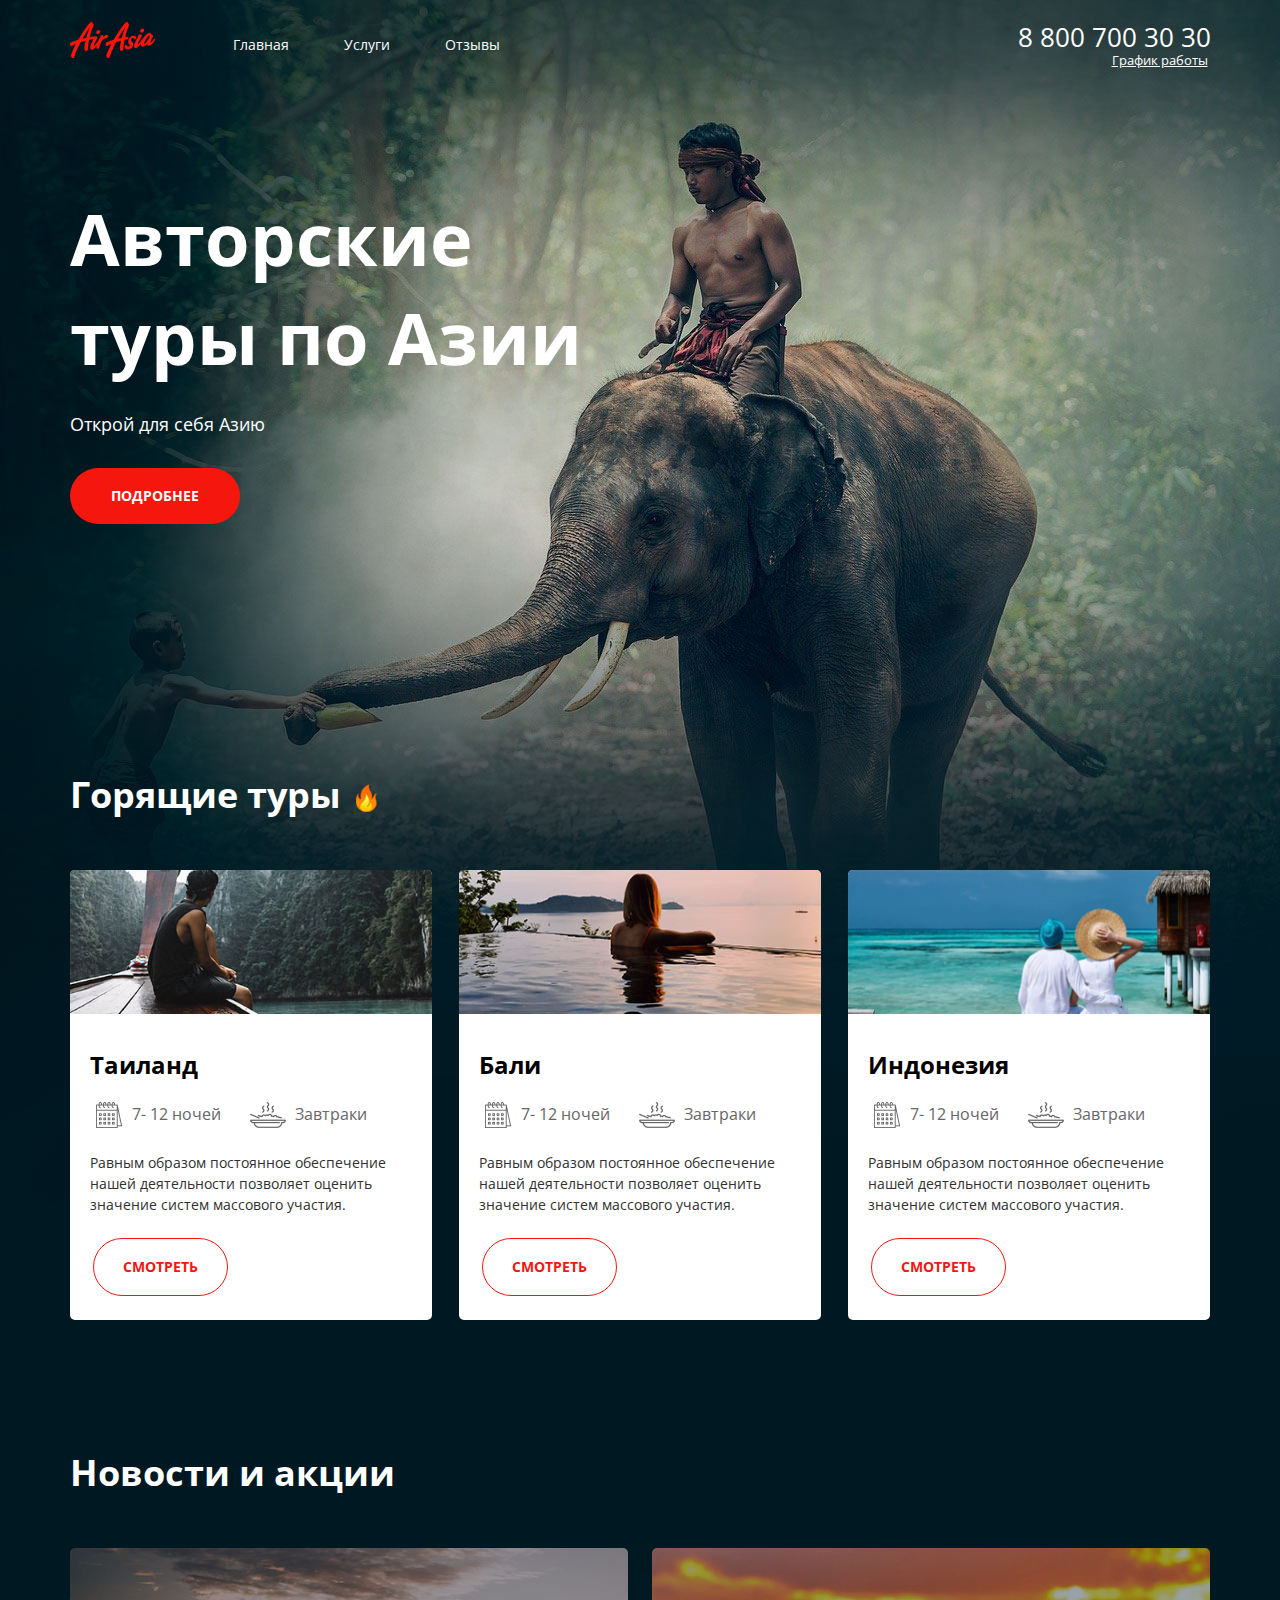
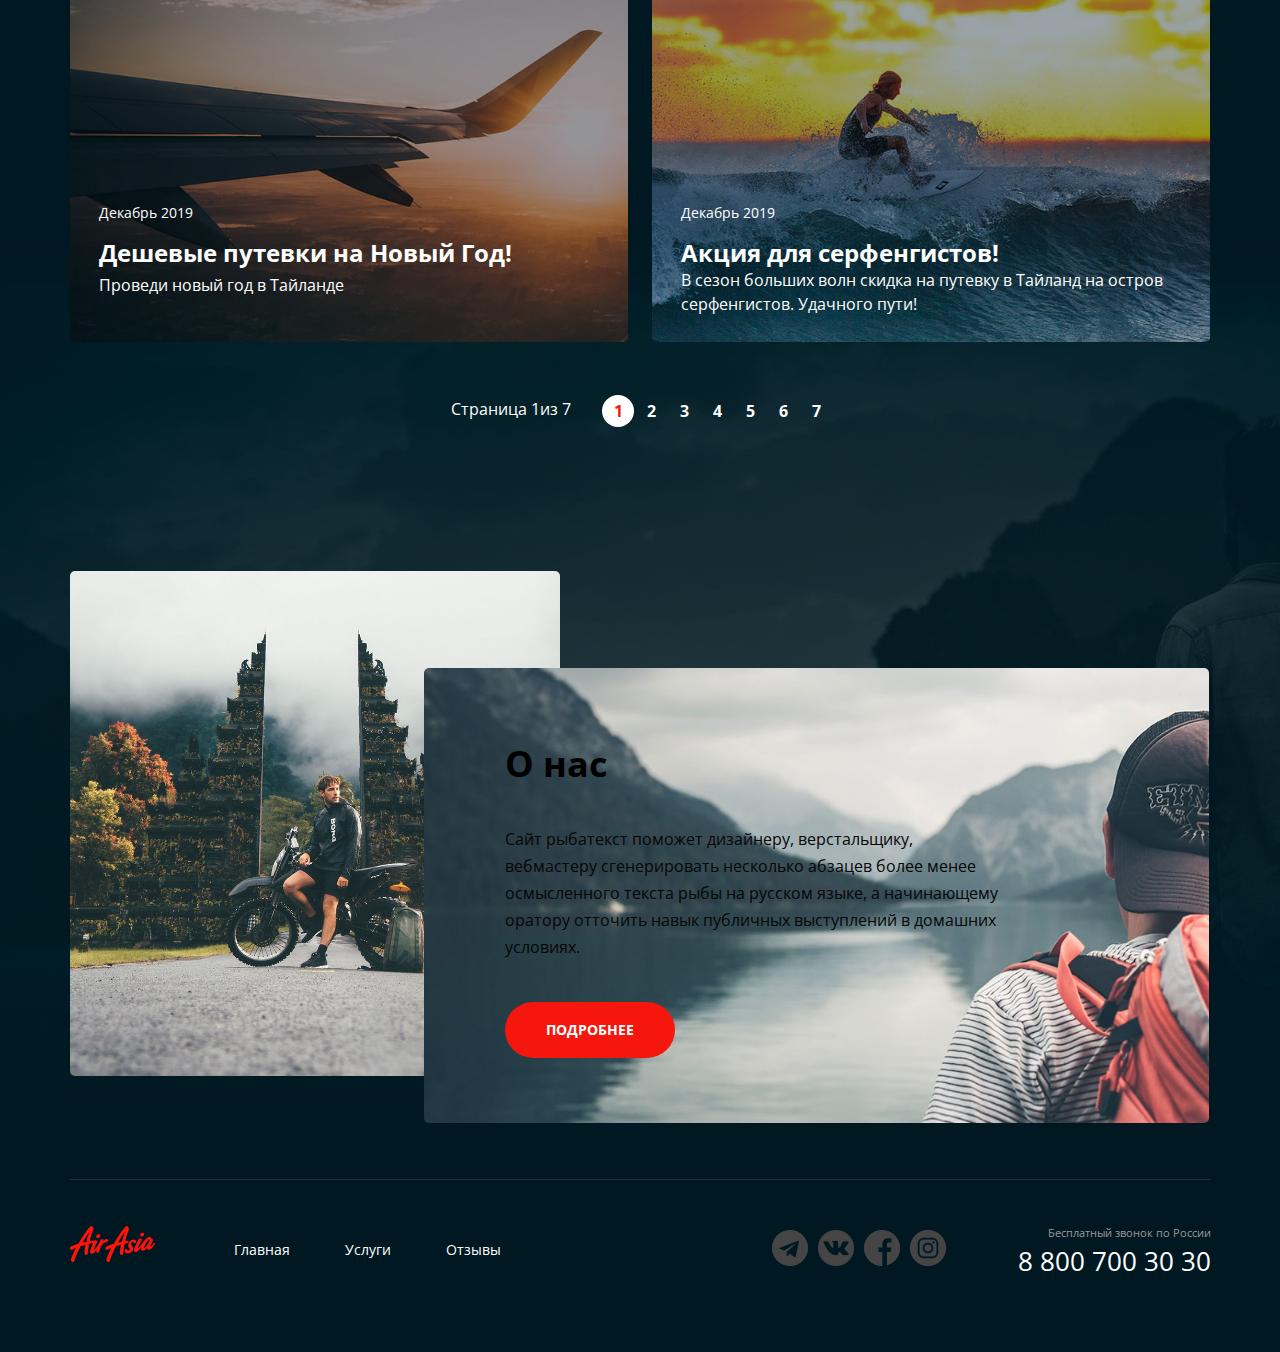
==== project/index.html @ e86bd608 "week_two" ====
<!DOCTYPE html>
<html lang="ru">

<head>
  <meta charset="UTF-8">
  <title>air-asia</title>
  <link rel="preconnect" href="https://fonts.gstatic.com">
  <link href="https://fonts.googleapis.com/css2?family=Open+Sans:wght@400;700&display=swap" rel="stylesheet">
  <link rel="stylesheet" href="main.css">
</head>

<body>
  <div class="wrapper main-page-wrapper">
    <section class="hero">
      <div class="container">
        <header class="header">
          <a href="/" class="logo">
            <img src="./img/icons/logo.png" alt="Air Asia logo" class="logo__img">
          </a>
          <nav class="menu">
            <ul class="menu__list">
              <li class="menu__item">
                <a href="#" class="menu__link">Главная</a>
              </li>
              <li class="menu__item">
                <a href="#" class="menu__link">Услуги</a>
              </li>
              <li class="menu__item">
                <a href="#" class="menu__link">Отзывы</a>
              </li>
            </ul>
          </nav>
          <adress class="contacts">
            <a href="tel:+78007003030" class="contacts__phone">8 800 700 30 30</a>
            <div class="contacts__dropdown-title">График работы</div>
          </adress>
        </header>
        <div class="hero__content">
          <div class="hero__text-section">
            <div class="hero__title">Авторские туры по Азии</div>
            <div class="hero__subtitle">Открой для себя Азию</div>
            <a href="#" class="button button">Подробнее</a>
          </div>
        </div>
      </div>
    </section>
    <section class="features">
      <div class="container">
        <div class="section__title">
          <div class="section__title-text"> Горящие туры</div>
          <img src="./img/icons/flame.png" alt="fire" class="features__title-pic">
        </div>
        <ul class="features__list">
          <li class="features__item">
            <div class="features__header">
              <img src="./img/content/river.jpg" alt="features icon" class="features__img-icon">
            </div>
            <div class="features__content">
              <div class="features__subtitle">
                Таиланд
              </div>
              <div class="features__desc">
                <div class="features__desc-block">
                  <img src="./img/content/calendar.png" alt="calendar" class="block__calendar">
                  <div class="block__text__days">7- 12 ночей</div>
                </div>
                <div class="features__desc-block">
                  <img src="./img/content/meal.png" alt="dish" class="block__meal">
                  <div class="block__text__feeding">Завтраки</div>
                </div>
              </div>

              <div class="features__text">
                Равным образом постоянное обеспечение
                нашей деятельности позволяет оценить
                значение систем массового участия.
              </div>
              <a href="#" class="button button_type_border">смотреть</a>
            </div>
          </li>
          <li class="features__item">
            <div class="features__header">
              <img src="./img/content/pool.jpg" alt="features icon" class="features__img-icon">
            </div>
            <div class="features__content">
              <div class="features__subtitle">
                Бали
              </div>
              <div class="features__desc">
                <div class="features__desc-block">
                  <img src="./img/content/calendar.png" alt="calendar" class="block__calendar">
                  <div class="block__text__days">7- 12 ночей</div>
                </div>
                <div class="features__desc-block">
                  <img src="./img/content/meal.png" alt="dish" class="block__meal">
                  <div class="block__text__feeding">Завтраки</div>
                </div>
              </div>

              <div class="features__text">
                Равным образом постоянное обеспечение
                нашей деятельности позволяет оценить
                значение систем массового участия.
              </div>
              <a href="#" class="button button_type_border">смотреть</a>
            </div>
          </li>
          <li class="features__item">
            <div class="features__header">
              <img src="./img/content/ocean.jpg" alt="features icon" class="features__img-icon">
            </div>
            <div class="features__content">
              <div class="features__subtitle">
                Индонезия
              </div>
              <div class="features__desc">
                <div class="features__desc-block">
                  <img src="./img/content/calendar.png" alt="calendar" class="block__calendar">
                  <div class="block__text__days">7- 12 ночей</div>
                </div>
                <div class="features__desc-block">
                  <img src="./img/content/meal.png" alt="dish" class="block__meal">
                  <div class="block__text__feeding">Завтраки</div>
                </div>
              </div>
              <div class="features__text">
                Равным образом постоянное обеспечение
                нашей деятельности позволяет оценить
                значение систем массового участия.
              </div>
              <a href="#" class="button button_type_border">смотреть</a>
            </div>
          </li>
        </ul>
      </div>
    </section>
    <section class="section-news">
      <div class="container">
        <div class="section__title">Новости и акции</div>
        <ul class="news">
          <li class="news__item">
            <img src="./img/content/plain.jpg" alt="Путевки на новый год" class="news__cover">
            <div class="news__text-content">
              <time class="news__date">
                <div class="wrapper__span">
                  <span class="news__date-month">Декабрь</span>
                  <span class="news__date-year">2019</span>
                </div>
              </time>
              <div class="news__title">Дешевые путевки на Новый Год!</div>
              <div class="news__desc">Проведи новый год в Тайланде </div>
            </div>
          </li>
          <li class="news__item">
            <img src="./img/content/surfer.jpg" alt="Акция для серфенгистов" class="news__cover">
            <div class="news__text-content">
              <time class="news__date">
                <div class="wrapper__span">
                  <span class="news__date-month">Декабрь</span>
                  <span class="news__date-year">2019</span>
                </div>
              </time>
              <div class="news__title">Акция для серфенгистов!</div>
              <div class="news__desc serfer">В сезон больших волн скидка на путевку в Тайланд на остров серфенгистов.
                Удачного пути!</div>
            </div>
          </li>
        </ul>
        <div class="pager">
          <div class="pager__display">
            <div class="display__wrapper">
              Страница <span class="pager__display-current">1</span>из <span class="pager__display-all">7</span>
            </div>
          </div>
          <ul class="pager__list">
            <li class="pager__item pager__item--active">
              <a href="#" class="pager__link">1</a>
            </li>
            <li class="pager__item">
              <a href="#" class="pager__link">2</a>
            </li>
            <li class="pager__item">
              <a href="#" class="pager__link">3</a>
            </li>
            <li class="pager__item">
              <a href="#" class="pager__link">4</a>
            </li>
            <li class="pager__item">
              <a href="#" class="pager__link">5</a>
            </li>
            <li class="pager__item">
              <a href="#" class="pager__link">6</a>
            </li>
            <li class="pager__item">
              <a href="#" class="pager__link">7</a>
            </li>
          </ul>
        </div>
      </div>
    </section>
    <section class="section-about">
      <div class="container">
        <div class="about">
          <div class="about__desc">
            <img src="./img/content/mountains.jpg" alt="Горы" class="about__cover">
            <div class="about__content">
              <h2 class="about__title">О нас</h2>
              <div class="about__desc-text">
                <p>Сайт рыбатекст поможет дизайнеру, верстальщику, вебмастеру
                  сгенерировать несколько абзацев более менее осмысленного текста рыбы на
                  русском языке, а начинающему оратору отточить навык публичных
                  выступлений в домашних условиях.</p>
              </div>
              <a href="#" class="button button">Подробнее</a>
            </div>
          </div>
        </div>
      </div>
    </section>
  </div>
  <footer class="footer__container">
    <div class="container">
      <div class="footer">
        <a href="/" class="logo">
          <img src="./img/icons/logo.png" alt="Air Asia logo" class="logo__img">
        </a>
        <nav class="menu">
          <ul class="menu__list">
            <li class="menu__item">
              <a href="#" class="menu__link">Главная</a>
            </li>
            <li class="menu__item">
              <a href="#" class="menu__link">Услуги</a>
            </li>
            <li class="menu__item">
              <a href="#" class="menu__link">Отзывы</a>
            </li>
          </ul>
        </nav>
        <ul class="socials">
          <li class="socials__item socials__item--icon--telegram">
            <a href="./img/icons/tg.png" class="socials__link"></a>
          </li>
          <li class="socials__item socials__item--icon--vk">
            <a href="./img/icons/vk.png" class="socials__link"></a>
          </li>
          <li class="socials__item socials__item--icon--fb">
            <a href="./img/icons/fb.png" class="socials__link"></a>
          </li>
          <li class="socials__item socials__item--icon--insta">
            <a href="./img/icons/insta.png" class="socials__link"></a>
          </li>
        </ul>
        <adress class="contacts">
          <div class="contacts__desc">Бесплатный звонок по России</div>
          <a href="tel:+78007003030" class="contacts__phone">8 800 700 30 30</a>
        </adress>
      </div>
    </div>
  </footer>

</body>

</html>
---- project/main.css ----
body {
  font-family: "Open Sans", Helvetica, sans-serif;
  color: #fff;
  font-size: 16px;
  line-height: 1.42;
  background: #001821;
  -webkit-font-smoothing: antialiased;
  -moz-osx-font-smoothing: grayscale;
  margin: 0;
}

.main-page-wrapper {
  background-image: url("./img/bg/elephant.jpg"), url("./img/bg/man.jpg");
  width: 100%;
  background-repeat: no-repeat;
  background-position: top, bottom;
  overflow: hidden;
}

a {
  color: inherit;
}

.container {
  margin: 0 auto;
  width: 100%;
  max-width: 1141px;
}

.header {
  min-height: 70px;
  position: relative;
  margin-bottom: 119px;
}

.logo {
  display: block;
  position: absolute;
  top: 22px;
}

.menu {
  font-size: 14px;
  position: absolute;
  top: 34px;
  left: 163px;
}

.menu__item {
  display: inline-block;
  vertical-align: middle;
  margin-right: 51px;
}

.menu__item:last-child {
  margin-right: 0px;
}

ul li {
  list-style: none;
}

.menu__link {
  font-size: 14px;
  color: #fff;
  height: 19px;
  text-decoration: none;
}

.menu__link:hover {
  color: #DA0100;
}

ul {
  padding: 0px;
  margin: 0px;
}

.contacts {
  text-align: right;
  font-style: normal;
  position: absolute;
  top: 19px;
  right: 0px;
}

.contacts__phone {
  display: block;
  text-decoration: none;
  font-size: 26px;
  margin-bottom: -5px;
}

.contacts__dropdown-title {
  font-size: 13px;
  text-decoration: underline;
  right: 3px;
  position: absolute;
  cursor: pointer;
}

.contacts__desc {
  font-size: 11px;
  color: #9A9A9A;
  line-height: 20px;
}

.hero {
  margin-bottom: 245px;
}

.hero__text-section {
  width: 520px;

}

.hero__title {
  font-size: 72px;
  font-weight: bold;
  line-height: 1.38;
  margin-bottom: 24px;
}

.hero__subtitle {
  font-size: 18px;
  margin-bottom: 30.5px;
}

h1,
h2,
h3,
h4,
h5,
h6 {
  margin: 0;
  font-weight: normal;
}

.button {
  font-size: 14px;
  background: #F5170E;
  border-radius: 35px;
  padding: 17px 40px;
  font-weight: bold;
  text-transform: uppercase;
  text-decoration: none;
  cursor: pointer;
  border: 1px solid transparent;
  display: inline-block;
}

.button:hover {
  background: #DA0100;
}

* {
  box-sizing: border-box;
}

.features {
  margin-bottom: 121px;
}

.section__title {
  margin-bottom: 50px;
  font-size: 36px;
  font-weight: bold;
}

.section__title-text {
  margin-right: 4px;
  display: inline-block;
  width: 273px;
}

.features__title-pic {
  display: inline-block;
  vertical-align: middle;
}

.features__item {
  min-height: 449px;
  background: #FFFFFF;
  border-radius: 5px;
  display: inline-block;
  margin-right: 23px;
  width: 362px;
  overflow: hidden;
}

.features__item:last-child {
  margin-right: 0px;
}

.features__header {
  height: 144px;
}

.features__img-icon {
  width: 100%;
  height: 100%;
  object-fit: cover;
}

.features__content {
  padding: 34px 20px 24px;
}

.features__subtitle {
  color: #000000;
  font-weight: bold;
  font-size: 24px;
  margin-bottom: 20px;
}

.features__desc {
  margin-bottom: 18px;
}

.features__desc-block {
  display: inline-block;
  margin-right: 24px;
  vertical-align: middle;
}

.features__desc-block:last-child {
  margin-right: 0px;
}

.block__calendar {
  display: inline-block;
  width: 26px;
  height: 26px;
  margin-left: 6px;
  margin-right: 6px;
}

.block__text__days {
  display: inline-block;
  color: #666666;
  line-height: 22px;
  width: 90px;
  height: 22px;
  vertical-align: middle;
  margin-top: -19px;
}

.block__meal {
  display: inline-block;
  width: 36px;
  height: 26px;
  margin-right: 5px;
}

.block__text__feeding {
  display: inline-block;
  color: #666666;
  line-height: 21px;
  width: 72px;
  height: 21px;
  vertical-align: middle;
  margin-top: -19px;
}

.features__text {
  font-size: 14px;
  line-height: 21px;
  margin-bottom: 23.5px;
  color: #303030;
}

.button_type_border {
  background: #fff;
  color: #F5170E;
  border: 1px solid #F5170E;
  padding: 18px 29px;
  margin-left: 3px;
}

.button_type_border:hover {
  color: #fff;
  background: F5170E;
}

.section-news {
  margin-bottom: 114px;
}

.news {
  margin-bottom: 53px;
}

.news__item {
  height: 394px;
  width: 558px;
  display: inline-block;
  vertical-align: top;
  position: relative;
  border-radius: 5px;
  margin-right: 20px;
  overflow: hidden;
}

.news__item:last-child {
  margin-right: 0px;
}

.news__cover {
  display: block;
  width: 100%;
  height: 100%;
  object-fit: cover;
  opacity: 60%;
}

.news__text-content {
  position: absolute;
  min-height: 140px;
  bottom: 0px;
  margin-bottom: 0px;
  padding: 0px 29px;
}

.wrapper__span {
  margin-bottom: 12px;
}

.news__date {
  font-size: 14px;
  margin-top: 0px;
  line-height: 21px;
}

.news__title {
  font-size: 24px;
  line-height: 36px;
  font-weight: bold;
  margin-bottom: 3px;
}

.news__desc {
  font-size: 16px;
}

.serfer {
  line-height: 24px;
  margin-top: -6px;
}

.pager {
  text-align: center;
  vertical-align: middle;
}


.display__wrapper,
.pager__list,
.pager__display {
  display: inline-block;
}

.display__wrapper {
  margin-right: 27px;
  font-size: 16px;
  line-height: 20px;
}

.pager__item {
  display: inline-block;
  vertical-align: middle;
  margin-right: -3px;
}


.pager__item--active .pager__link {
  color: #F5170E;
  background: #fff;
}


.pager__link {
  display: block;
  width: 32px;
  height: 32px;
  border-radius: 50%;
  text-decoration: none;
  font-weight: bold;
  line-height: 32px;
}

.about:before,
.about__desc {
  display: inline-block;
  vertical-align: top;
  border-radius: 5px;
}

.about:before {
  content: "";
  width: 490px;
  height: 505px;
  background: url("./img/content/gates.jpg") center center / cover no-repeat;
  margin-top: 30px;
}

.about__desc {
  height: 455px;
  width: 785px;
  position: relative;
  vertical-align: top;
  margin-left: -140px;
  margin-top: 127px;
}

.about__content {
  position: relative;
  padding: 70px 204px 66px 81px;
  color: #000000;
}

.about__desc-text {
  margin-bottom: 41px;
  line-height: 27px;
  color: #060606;

}

.about__desc-text p:last-child {
  margin-bottom: 0px;
}

.about__cover {
  display: block;
  position: absolute;
  top: 0px;
  left: 0;
  right: 0;
  bottom: 0;
  width: 100%;
  height: 100%;
  object-fit: cover;
  border-radius: 5px;
}

.about__title {
  font-weight: bold;
  font-size: 36px;
  margin-bottom: 37px;
}

p {
  margin-bottom: 0px;
  margin-top: 0px;
}

.about__content a {
  color: #fff;
  margin-bottom: 0px;
}

.footer {
  min-height: 173px;
  position: relative;
  vertical-align: middle;
  border-top: 1px solid rgba(255, 255, 255, 0.1);
  margin-top: 56px;
}

.socials {
  position: absolute;
  top: 50px;
  right: 265px;
}

.socials__item {
  display: inline-block;
  vertical-align: middle;
  margin-right: 6px;
}

.socials__item:last-child {
  margin-right: 0px;
}

.socials__link {
  display: block;
  text-decoration: none;
  width: 36px;
  height: 36px;
}

.socials__link:hover {
  filter: invert(0.5);
}

.socials__item--icon--telegram .socials__link {
  background-image: url("./img/icons/tg.png")
}

.socials__item--icon--vk .socials__link {
  background-image: url("./img/icons/vk.png")
}

.socials__item--icon--fb .socials__link {
  background-image: url("./img/icons/fb.png")
}

.socials__item--icon--insta .socials__link {
  background-image: url("./img/icons/insta.png")
}

.footer .logo {
  margin-top: 24px;
}

.footer .menu {
  margin-top: 25px;
  left: 164px;
}

.footer .contacts {
  top: 43px;
}
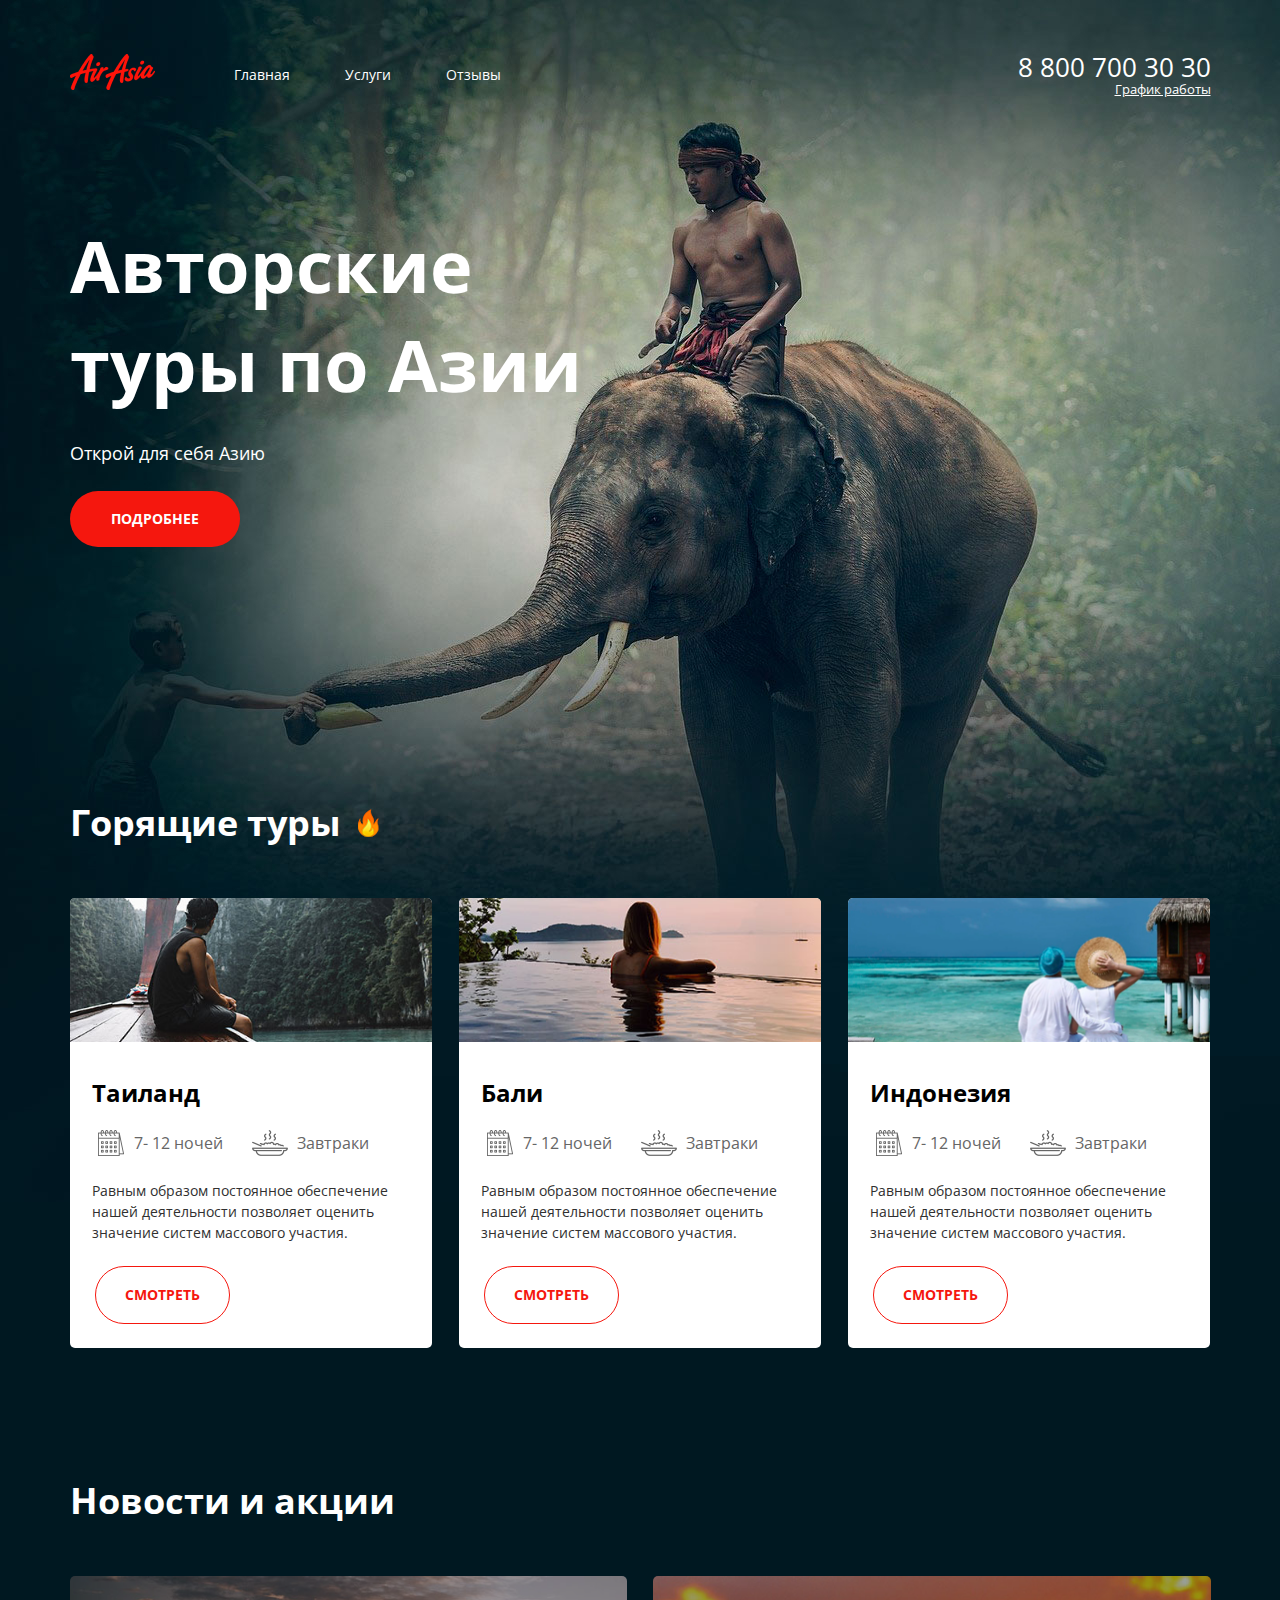
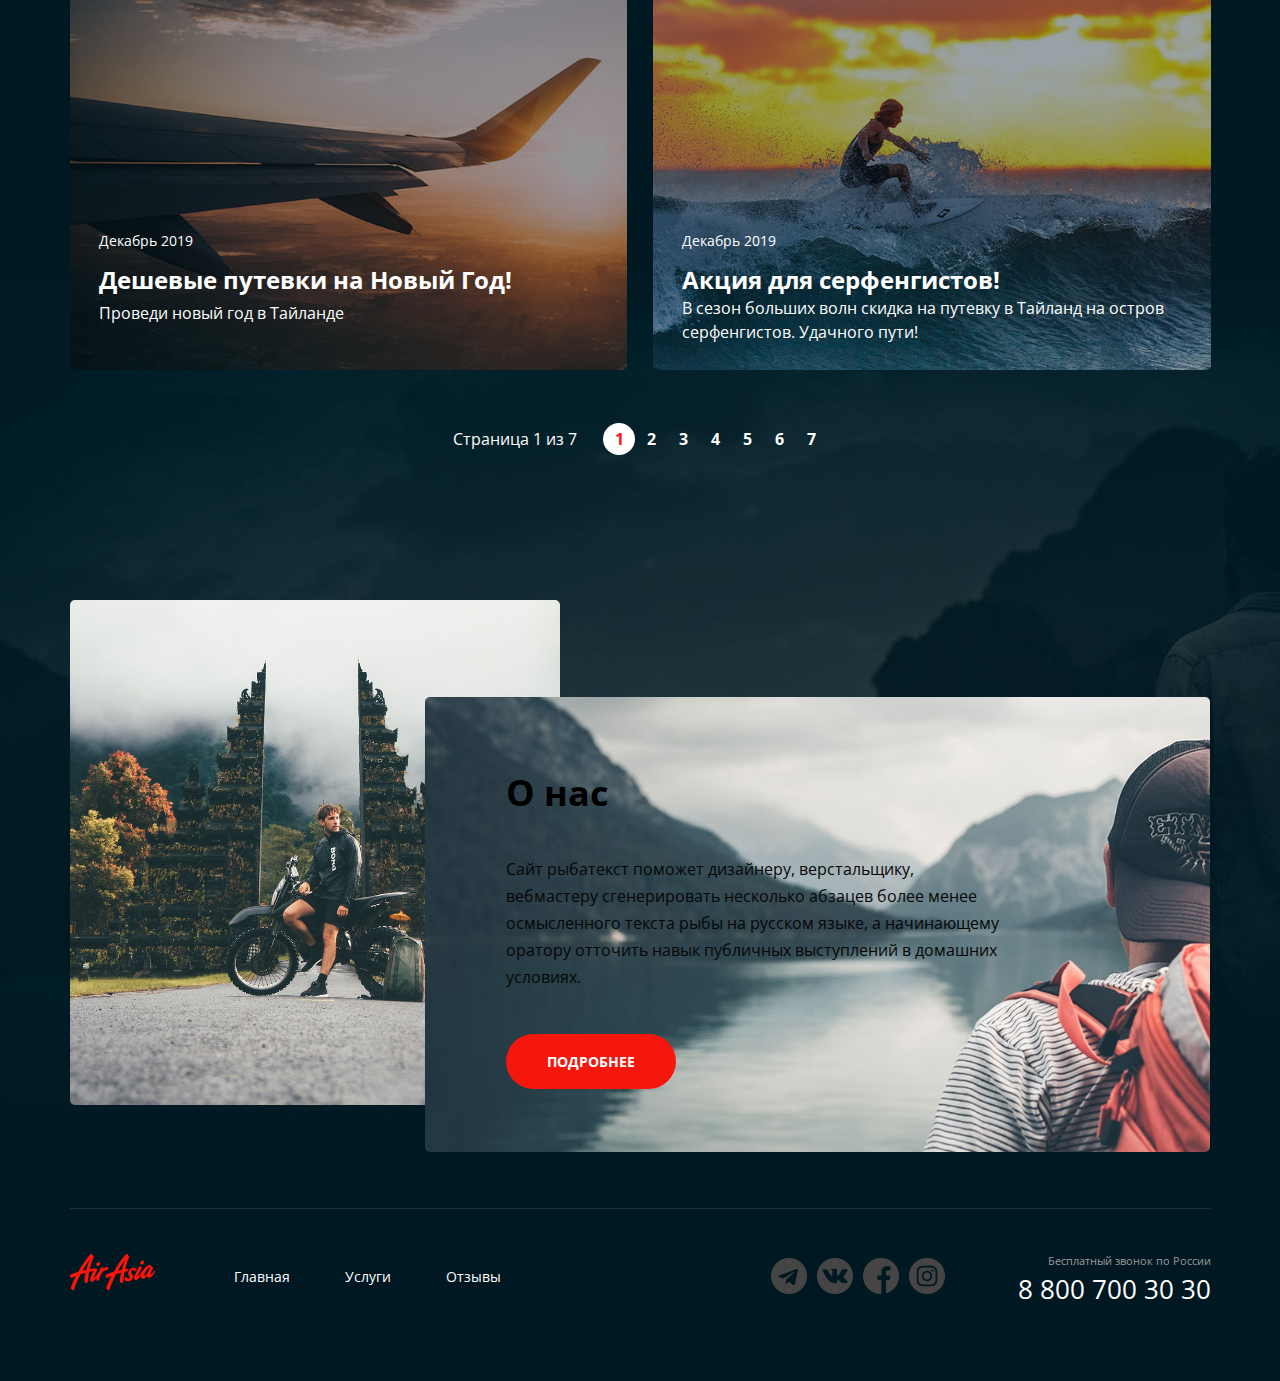
==== commit 61684480: "init new project" ====
--- a/project/index.html
+++ b/project/index.html
@@ -4,261 +4,282 @@
 <head>
   <meta charset="UTF-8">
   <title>air-asia</title>
+
   <link rel="preconnect" href="https://fonts.gstatic.com">
   <link href="https://fonts.googleapis.com/css2?family=Open+Sans:wght@400;700&display=swap" rel="stylesheet">
-  <link rel="stylesheet" href="main.css">
+
+  <link rel="stylesheet" href="./css/main.css">
 </head>
 
 <body>
-  <div class="wrapper main-page-wrapper">
-    <section class="hero">
-      <div class="container">
-        <header class="header">
-          <a href="/" class="logo">
-            <img src="./img/icons/logo.png" alt="Air Asia logo" class="logo__img">
-          </a>
-          <nav class="menu">
-            <ul class="menu__list">
-              <li class="menu__item">
-                <a href="#" class="menu__link">Главная</a>
-              </li>
-              <li class="menu__item">
-                <a href="#" class="menu__link">Услуги</a>
-              </li>
-              <li class="menu__item">
-                <a href="#" class="menu__link">Отзывы</a>
+  <div class="wrapper">
+    <div class="wrapper main-page-wrapper">
+      <section class="hero">
+        <div class="container hero__container">
+          <header class="header">
+            <div class="header__col">
+              <a href="./index.html" class="logo">
+                <img src="./img/icons/logo.png" alt="Air Asia logo" class="logo__img">
+              </a>
+              <nav class="menu">
+                <ul class="menu__list">
+                  <li class="menu__item">
+                    <a href="#" class="menu__link">Главная</a>
+                  </li>
+                  <li class="menu__item">
+                    <a href="services.html" class="menu__link">Услуги</a>
+                  </li>
+                  <li class="menu__item">
+                    <a href="reviews.html" class="menu__link">Отзывы</a>
+                  </li>
+                </ul>
+              </nav>
+            </div>
+            <div class="header__col">
+              <adress class="contacts">
+                <a href="tel:+78007003030" class="contacts__phone">8 800 700 30 30</a>
+                <div class="dropdown">
+                  <a href="#" class="contacts__dropdown-title">График работы</a>
+                  <div class="dropdown__menu">
+                    <ul class="dropdown__list">
+                      <li class="dropdown__item dropdown__item_text_bold">пн-вс: 09:00 - 20:00</li>
+                      <li class="dropdown__item">Обед: 14:00-14:30</li>
+                    </ul>
+                  </div>
+                </div>
+              </adress>
+            </div>
+          </header>
+          <div class="hero__content">
+            <div class="hero__text-section">
+              <div class="hero__title">Авторские туры по Азии</div>
+              <div class="hero__subtitle">Открой для себя Азию</div>
+              <a href="#" class="button button">Подробнее</a>
+            </div>
+          </div>
+        </div>
+      </section>
+      <section class="features">
+        <div class="container">
+          <div class="section__title">
+            <div class="section__title-text"> Горящие туры</div>
+            <img src="./img/icons/flame.png" alt="fire" class="section__title-pic">
+          </div>
+          <ul class="features__list">
+            <li class="features__item feature">
+              <div class="feature__header">
+                <img src="./img/content/river.jpg" alt="features icon" class="feature__img-icon">
+              </div>
+              <div class="feature__content">
+                <div class="feature__subtitle">
+                  Таиланд
+                </div>
+                <div class="feature__desc">
+                  <div class="feature__desc-block">
+                    <img src="./img/content/calendar.png" alt="calendar" class="block__calendar">
+                    <div class="block__days">7- 12 ночей</div>
+                  </div>
+                  <div class="feature__desc-block">
+                    <img src="./img/content/meal.png" alt="dish" class="block__meal">
+                    <div class="block__feeding">Завтраки</div>
+                  </div>
+                </div>
+                <div class="feature__text">
+                  Равным образом постоянное обеспечение
+                  нашей деятельности позволяет оценить
+                  значение систем массового участия.
+                </div>
+                <div class=feature__button-wrapper>
+                  <a href="#" class="button button_type_border">смотреть</a>
+                </div>
+            </li>
+            <li class="features__item feature">
+              <div class="feature__header">
+                <img src="./img/content/pool.jpg" alt="features icon" class="feature__img-icon">
+              </div>
+              <div class="feature__content">
+                <div class="feature__subtitle">
+                  Бали
+                </div>
+                <div class="feature__desc">
+                  <div class="feature__desc-block">
+                    <img src="./img/content/calendar.png" alt="calendar" class="block__calendar">
+                    <div class="block__days">7- 12 ночей</div>
+                  </div>
+                  <div class="feature__desc-block">
+                    <img src="./img/content/meal.png" alt="dish" class="block__meal">
+                    <div class="block__feeding">Завтраки</div>
+                  </div>
+                </div>
+                <div class="feature__text">
+                  Равным образом постоянное обеспечение
+                  нашей деятельности позволяет оценить
+                  значение систем массового участия.
+                </div>
+                <div class=feature__button-wrapper>
+                  <a href="#" class="button button_type_border">смотреть</a>
+                </div>
+            </li>
+            <li class="features__item feature">
+              <div class="feature__header">
+                <img src="./img/content/ocean.jpg" alt="features icon" class="feature__img-icon">
+              </div>
+              <div class="feature__content">
+                <div class="feature__subtitle">
+                  Индонезия
+                </div>
+                <div class="feature__desc">
+                  <div class="feature__desc-block">
+                    <img src="./img/content/calendar.png" alt="calendar" class="block__calendar">
+                    <div class="block__days">7- 12 ночей</div>
+                  </div>
+                  <div class="feature__desc-block">
+                    <img src="./img/content/meal.png" alt="dish" class="block__meal">
+                    <div class="block__feeding">Завтраки</div>
+                  </div>
+                </div>
+                <div class="feature__text">
+                  Равным образом постоянное обеспечение
+                  нашей деятельности позволяет оценить
+                  значение систем массового участия.
+                </div>
+                <div class=feature__button-wrapper>
+                  <a href="#" class="button button_type_border">смотреть</a>
+                </div>
+            </li>
+          </ul>
+        </div>
+      </section>
+      <section class="section-news">
+        <div class="container">
+          <div class="section__title">Новости и акции</div>
+          <ul class="news">
+            <li class="news__item single-news">
+              <img src="./img/content/plain.jpg" alt="Путевки на новый год" class="single-news__cover">
+              <div class="single-news__text-content">
+                <time class="single-news__date">
+                  <div class="single-news__shell">
+                    <span class="single-news__date-month">Декабрь</span>
+                    <span class="single-news__date-year">2019</span>
+                  </div>
+                </time>
+                <div class="single-news__title">Дешевые путевки на Новый Год!</div>
+                <div class="single-news__desc">Проведи новый год в Тайланде </div>
+              </div>
+            </li>
+            <li class="news__item single-news">
+              <img src="./img/content/surfer.jpg" alt="Акция для серфенгистов" class="single-news__cover">
+              <div class="single-news__text-content">
+                <time class="single-news__date">
+                  <div class="single-news__shell">
+                    <span class="single-news__date-month">Декабрь</span>
+                    <span class="single-news__date-year">2019</span>
+                  </div>
+                </time>
+                <div class="single-news__title">Акция для серфенгистов!</div>
+                <div class="single-news__desc serfer">В сезон больших волн скидка на путевку в Тайланд на остров
+                  серфенгистов.
+                  Удачного пути!</div>
+              </div>
+            </li>
+          </ul>
+          <div class="pager">
+            <div class="pager__display">
+              <div class="display__wrapper">
+                Страница <span class="pager__display-current">1 </span> из <span class="pager__display-all">7</span>
+              </div>
+            </div>
+            <ul class="pager__list">
+              <li class="pager__item pager__item--active">
+                <a href="#" class="pager__link">1</a>
+              </li>
+              <li class="pager__item">
+                <a href="#" class="pager__link">2</a>
+              </li>
+              <li class="pager__item">
+                <a href="#" class="pager__link">3</a>
+              </li>
+              <li class="pager__item">
+                <a href="#" class="pager__link">4</a>
+              </li>
+              <li class="pager__item">
+                <a href="#" class="pager__link">5</a>
+              </li>
+              <li class="pager__item">
+                <a href="#" class="pager__link">6</a>
+              </li>
+              <li class="pager__item">
+                <a href="#" class="pager__link">7</a>
               </li>
             </ul>
-          </nav>
-          <adress class="contacts">
-            <a href="tel:+78007003030" class="contacts__phone">8 800 700 30 30</a>
-            <div class="contacts__dropdown-title">График работы</div>
-          </adress>
-        </header>
-        <div class="hero__content">
-          <div class="hero__text-section">
-            <div class="hero__title">Авторские туры по Азии</div>
-            <div class="hero__subtitle">Открой для себя Азию</div>
-            <a href="#" class="button button">Подробнее</a>
+          </div>
+        </div>
+      </section>
+      <section class="section-about">
+        <div class="container">
+          <div class="about">
+            <div class="about__desc">
+              <img src="./img/content/mountains.jpg" alt="Горы" class="about__cover">
+              <div class="about__content">
+                <h2 class="about__title">О нас</h2>
+                <div class="about__desc-text">
+                  <p>Сайт рыбатекст поможет дизайнеру, верстальщику, вебмастеру
+                    сгенерировать несколько абзацев более менее осмысленного текста рыбы на
+                    русском языке, а начинающему оратору отточить навык публичных
+                    выступлений в домашних условиях.</p>
+                </div>
+                <a href="#" class="button button">Подробнее</a>
+              </div>
+            </div>
+          </div>
+        </div>
+      </section>
+    </div>
+    <footer class="section-footer">
+      <div class="container footer-container__content">
+        <div class="footer footer-container__section">
+          <div class="footer__col">
+            <a href="./index.html" class="logo">
+              <img src="./img/icons/logo.png" alt="Air Asia logo" class="logo__img">
+            </a>
+            <nav class="menu">
+              <ul class="menu__list">
+                <li class="menu__item">
+                  <a href="#" class="menu__link">Главная</a>
+                </li>
+                <li class="menu__item">
+                  <a href="#" class="menu__link">Услуги</a>
+                </li>
+                <li class="menu__item">
+                  <a href="#" class="menu__link">Отзывы</a>
+                </li>
+              </ul>
+            </nav>
+          </div>
+          <div class="footer__col">
+            <ul class="socials footer__socials">
+              <li class="socials__item socials__item--icon--telegram">
+                <a href="#" class="socials__link"></a>
+              </li>
+              <li class="socials__item socials__item--icon--vk">
+                <a href="#" class="socials__link"></a>
+              </li>
+              <li class="socials__item socials__item--icon--fb">
+                <a href="#" class="socials__link"></a>
+              </li>
+              <li class="socials__item socials__item--icon--insta">
+                <a href="#" class="socials__link"></a>
+              </li>
+            </ul>
+            <adress class="contacts">
+              <div class="contacts__desc">Бесплатный звонок по России</div>
+              <a href="tel:+78007003030" class="contacts__phone">8 800 700 30 30</a>
+            </adress>
           </div>
         </div>
       </div>
-    </section>
-    <section class="features">
-      <div class="container">
-        <div class="section__title">
-          <div class="section__title-text"> Горящие туры</div>
-          <img src="./img/icons/flame.png" alt="fire" class="features__title-pic">
-        </div>
-        <ul class="features__list">
-          <li class="features__item">
-            <div class="features__header">
-              <img src="./img/content/river.jpg" alt="features icon" class="features__img-icon">
-            </div>
-            <div class="features__content">
-              <div class="features__subtitle">
-                Таиланд
-              </div>
-              <div class="features__desc">
-                <div class="features__desc-block">
-                  <img src="./img/content/calendar.png" alt="calendar" class="block__calendar">
-                  <div class="block__text__days">7- 12 ночей</div>
-                </div>
-                <div class="features__desc-block">
-                  <img src="./img/content/meal.png" alt="dish" class="block__meal">
-                  <div class="block__text__feeding">Завтраки</div>
-                </div>
-              </div>
-
-              <div class="features__text">
-                Равным образом постоянное обеспечение
-                нашей деятельности позволяет оценить
-                значение систем массового участия.
-              </div>
-              <a href="#" class="button button_type_border">смотреть</a>
-            </div>
-          </li>
-          <li class="features__item">
-            <div class="features__header">
-              <img src="./img/content/pool.jpg" alt="features icon" class="features__img-icon">
-            </div>
-            <div class="features__content">
-              <div class="features__subtitle">
-                Бали
-              </div>
-              <div class="features__desc">
-                <div class="features__desc-block">
-                  <img src="./img/content/calendar.png" alt="calendar" class="block__calendar">
-                  <div class="block__text__days">7- 12 ночей</div>
-                </div>
-                <div class="features__desc-block">
-                  <img src="./img/content/meal.png" alt="dish" class="block__meal">
-                  <div class="block__text__feeding">Завтраки</div>
-                </div>
-              </div>
-
-              <div class="features__text">
-                Равным образом постоянное обеспечение
-                нашей деятельности позволяет оценить
-                значение систем массового участия.
-              </div>
-              <a href="#" class="button button_type_border">смотреть</a>
-            </div>
-          </li>
-          <li class="features__item">
-            <div class="features__header">
-              <img src="./img/content/ocean.jpg" alt="features icon" class="features__img-icon">
-            </div>
-            <div class="features__content">
-              <div class="features__subtitle">
-                Индонезия
-              </div>
-              <div class="features__desc">
-                <div class="features__desc-block">
-                  <img src="./img/content/calendar.png" alt="calendar" class="block__calendar">
-                  <div class="block__text__days">7- 12 ночей</div>
-                </div>
-                <div class="features__desc-block">
-                  <img src="./img/content/meal.png" alt="dish" class="block__meal">
-                  <div class="block__text__feeding">Завтраки</div>
-                </div>
-              </div>
-              <div class="features__text">
-                Равным образом постоянное обеспечение
-                нашей деятельности позволяет оценить
-                значение систем массового участия.
-              </div>
-              <a href="#" class="button button_type_border">смотреть</a>
-            </div>
-          </li>
-        </ul>
-      </div>
-    </section>
-    <section class="section-news">
-      <div class="container">
-        <div class="section__title">Новости и акции</div>
-        <ul class="news">
-          <li class="news__item">
-            <img src="./img/content/plain.jpg" alt="Путевки на новый год" class="news__cover">
-            <div class="news__text-content">
-              <time class="news__date">
-                <div class="wrapper__span">
-                  <span class="news__date-month">Декабрь</span>
-                  <span class="news__date-year">2019</span>
-                </div>
-              </time>
-              <div class="news__title">Дешевые путевки на Новый Год!</div>
-              <div class="news__desc">Проведи новый год в Тайланде </div>
-            </div>
-          </li>
-          <li class="news__item">
-            <img src="./img/content/surfer.jpg" alt="Акция для серфенгистов" class="news__cover">
-            <div class="news__text-content">
-              <time class="news__date">
-                <div class="wrapper__span">
-                  <span class="news__date-month">Декабрь</span>
-                  <span class="news__date-year">2019</span>
-                </div>
-              </time>
-              <div class="news__title">Акция для серфенгистов!</div>
-              <div class="news__desc serfer">В сезон больших волн скидка на путевку в Тайланд на остров серфенгистов.
-                Удачного пути!</div>
-            </div>
-          </li>
-        </ul>
-        <div class="pager">
-          <div class="pager__display">
-            <div class="display__wrapper">
-              Страница <span class="pager__display-current">1</span>из <span class="pager__display-all">7</span>
-            </div>
-          </div>
-          <ul class="pager__list">
-            <li class="pager__item pager__item--active">
-              <a href="#" class="pager__link">1</a>
-            </li>
-            <li class="pager__item">
-              <a href="#" class="pager__link">2</a>
-            </li>
-            <li class="pager__item">
-              <a href="#" class="pager__link">3</a>
-            </li>
-            <li class="pager__item">
-              <a href="#" class="pager__link">4</a>
-            </li>
-            <li class="pager__item">
-              <a href="#" class="pager__link">5</a>
-            </li>
-            <li class="pager__item">
-              <a href="#" class="pager__link">6</a>
-            </li>
-            <li class="pager__item">
-              <a href="#" class="pager__link">7</a>
-            </li>
-          </ul>
-        </div>
-      </div>
-    </section>
-    <section class="section-about">
-      <div class="container">
-        <div class="about">
-          <div class="about__desc">
-            <img src="./img/content/mountains.jpg" alt="Горы" class="about__cover">
-            <div class="about__content">
-              <h2 class="about__title">О нас</h2>
-              <div class="about__desc-text">
-                <p>Сайт рыбатекст поможет дизайнеру, верстальщику, вебмастеру
-                  сгенерировать несколько абзацев более менее осмысленного текста рыбы на
-                  русском языке, а начинающему оратору отточить навык публичных
-                  выступлений в домашних условиях.</p>
-              </div>
-              <a href="#" class="button button">Подробнее</a>
-            </div>
-          </div>
-        </div>
-      </div>
-    </section>
+    </footer>
   </div>
-  <footer class="footer__container">
-    <div class="container">
-      <div class="footer">
-        <a href="/" class="logo">
-          <img src="./img/icons/logo.png" alt="Air Asia logo" class="logo__img">
-        </a>
-        <nav class="menu">
-          <ul class="menu__list">
-            <li class="menu__item">
-              <a href="#" class="menu__link">Главная</a>
-            </li>
-            <li class="menu__item">
-              <a href="#" class="menu__link">Услуги</a>
-            </li>
-            <li class="menu__item">
-              <a href="#" class="menu__link">Отзывы</a>
-            </li>
-          </ul>
-        </nav>
-        <ul class="socials">
-          <li class="socials__item socials__item--icon--telegram">
-            <a href="./img/icons/tg.png" class="socials__link"></a>
-          </li>
-          <li class="socials__item socials__item--icon--vk">
-            <a href="./img/icons/vk.png" class="socials__link"></a>
-          </li>
-          <li class="socials__item socials__item--icon--fb">
-            <a href="./img/icons/fb.png" class="socials__link"></a>
-          </li>
-          <li class="socials__item socials__item--icon--insta">
-            <a href="./img/icons/insta.png" class="socials__link"></a>
-          </li>
-        </ul>
-        <adress class="contacts">
-          <div class="contacts__desc">Бесплатный звонок по России</div>
-          <a href="tel:+78007003030" class="contacts__phone">8 800 700 30 30</a>
-        </adress>
-      </div>
-    </div>
-  </footer>
-
 </body>
 
 </html>--- a/project/css/main.css
+++ b/project/css/main.css
@@ -0,0 +1,18 @@
+@import url('./layout/normalize.css');
+@import url('./layout/base.css');
+@import url('./blocks/hero.css');
+@import url('./blocks/header.css');
+@import url('./blocks/logo.css');
+@import url('./blocks/menu.css');
+@import url('./blocks/contacts.css');
+@import url('./blocks/button.css');
+@import url('./blocks/section-title.css');
+@import url('./blocks/features.css');
+@import url('./blocks/section-news.css');
+@import url('./blocks/pager.css');
+@import url('./blocks/about.css');
+@import url('./blocks/footer.css');
+@import url('./blocks/socials.css');
+@import url('./blocks/top-line.css');
+@import url('./blocks/reviews.css');
+@import url('./blocks/welcome.css');